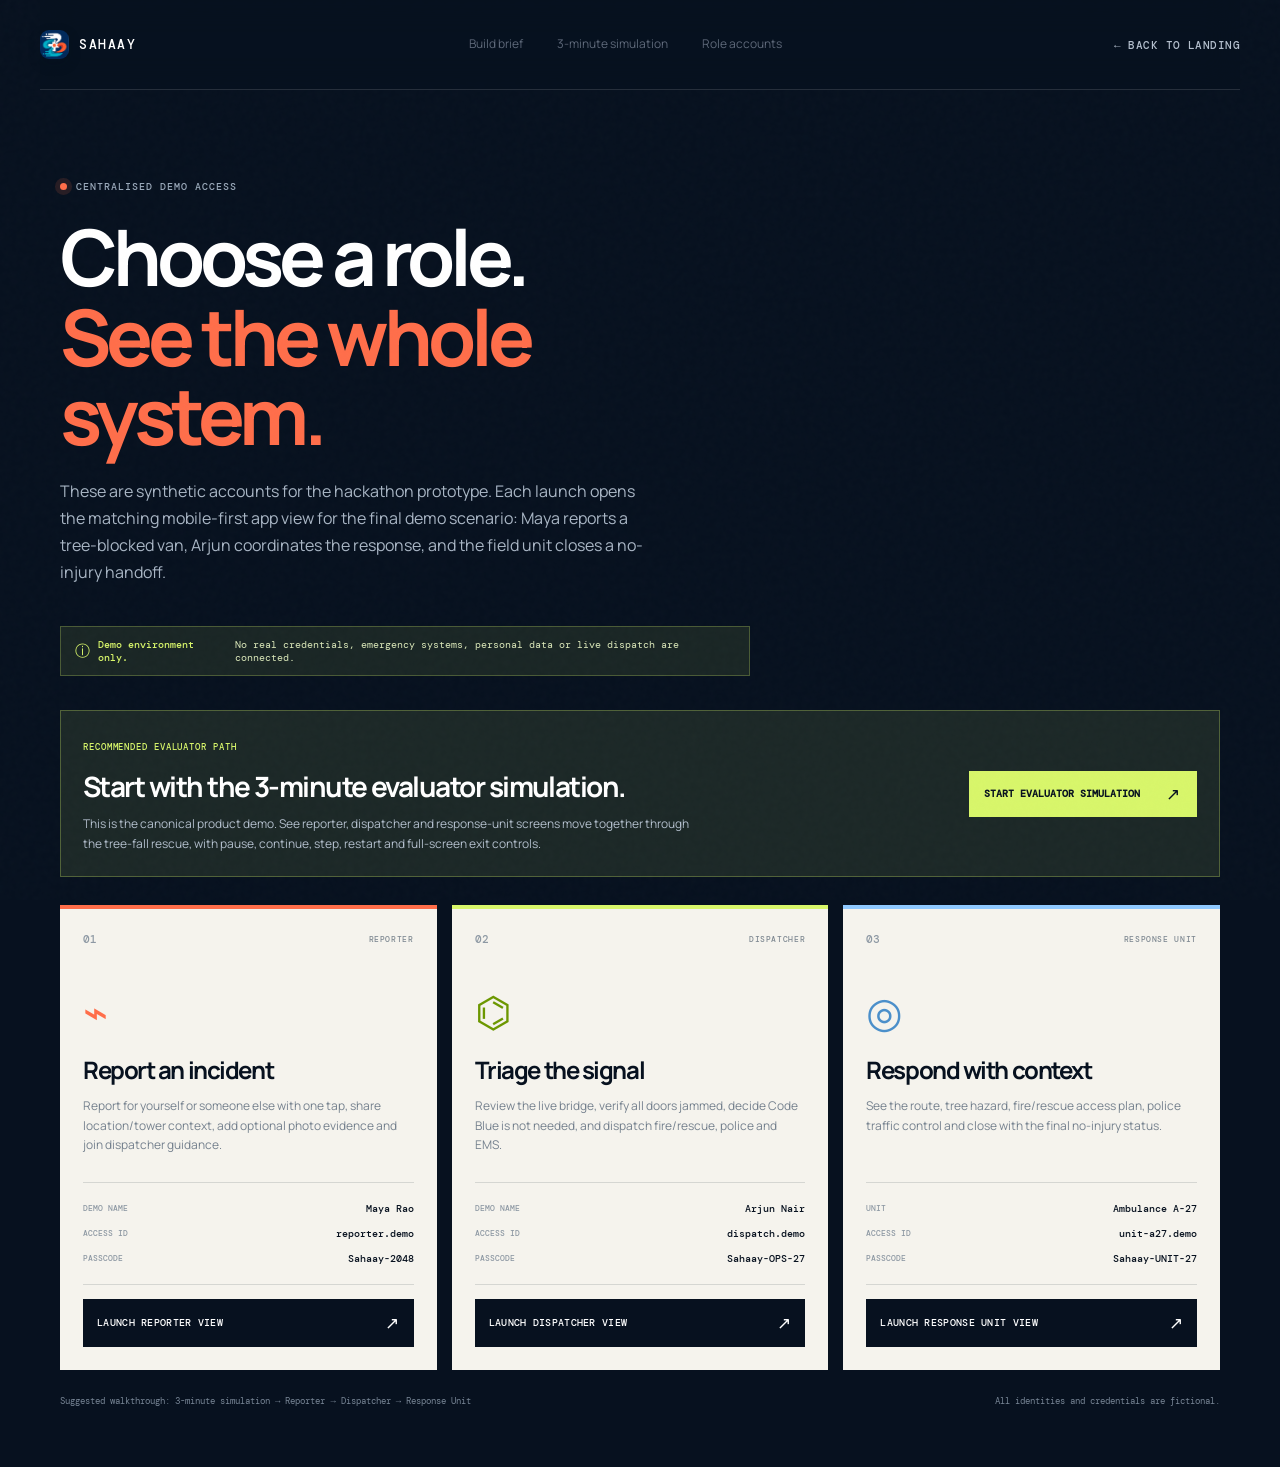
==== demo-login.html @ c4c4ac71 "Build Sahaay emergency response prototype" ====
<!doctype html>
<html lang="en">
  <head>
    <meta charset="UTF-8" />
    <meta name="viewport" content="width=device-width, initial-scale=1.0" />
    <meta name="theme-color" content="#07111f" />
    <meta name="description" content="Sahaay centralised demo access with synthetic accounts for reporter, dispatcher and response unit views." />
    <title>Sahaay — Centralised demo access</title>
    <link rel="icon" href="assets/sahaay-mark-logo.png" type="image/png" />
    <link rel="apple-touch-icon" href="assets/sahaay-mark-logo.png" />
    <link rel="preconnect" href="https://fonts.googleapis.com" />
    <link rel="preconnect" href="https://fonts.gstatic.com" crossorigin />
    <link href="https://fonts.googleapis.com/css2?family=DM+Mono:wght@400;500&family=Manrope:wght@400;500;600;700;800&display=swap" rel="stylesheet" />
    <link rel="stylesheet" href="styles.css" />
    <link rel="stylesheet" href="demo-login.css" />
  </head>
  <body class="demo-access-page">
    <div class="noise" aria-hidden="true"></div>
    <header class="site-header demo-header">
      <a class="brand" href="index.html" aria-label="Sahaay home"><img class="brand-mark-img" src="assets/sahaay-mark-logo.png" alt="" /><span>SAHAAY</span></a>
      <nav class="nav-links" id="demoAccessNav" aria-label="Demo navigation">
        <a href="index.html#build">Build brief</a>
        <a href="simulation.html">3-minute simulation</a>
        <a href="demo-login.html">Role accounts</a>
      </nav>
      <button class="menu-toggle" type="button" aria-label="Open menu" aria-expanded="false" aria-controls="demoAccessNav"><span></span><span></span><span></span></button>
      <a class="text-link" href="index.html">← Back to landing</a>
    </header>
    <main class="demo-access shell">
      <div class="demo-access-intro">
        <p class="eyebrow"><span class="pulse-dot"></span> Centralised demo access</p>
        <h1>Choose a role.<br /><em>See the whole system.</em></h1>
        <p>These are synthetic accounts for the hackathon prototype. Each launch opens the matching mobile-first app view for the final demo scenario: Maya reports a tree-blocked van, Arjun coordinates the response, and the field unit closes a no-injury handoff.</p>
        <div class="demo-notice"><span>ⓘ</span><strong>Demo environment only.</strong> No real credentials, emergency systems, personal data or live dispatch are connected.</div>
      </div>
      <section class="simulation-entry" aria-label="Guided evaluator simulation">
        <div>
          <span>Recommended evaluator path</span>
          <h2>Start with the 3-minute evaluator simulation.</h2>
          <p>This is the canonical product demo. See reporter, dispatcher and response-unit screens move together through the tree-fall rescue, with pause, continue, step, restart and full-screen exit controls.</p>
        </div>
        <a class="simulation-launch" href="simulation.html">Start evaluator simulation <span>↗</span></a>
      </section>
      <section class="role-grid" aria-label="Synthetic demo accounts">
        <article class="role-card reporter-card">
          <div class="role-card-top"><span class="role-index">01</span><span class="role-badge">REPORTER</span></div>
          <div class="role-icon">⌁</div><h2>Report an incident</h2><p>Report for yourself or someone else with one tap, share location/tower context, add optional photo evidence and join dispatcher guidance.</p>
          <div class="mock-login"><div><span>DEMO NAME</span><strong>Maya Rao</strong></div><div><span>ACCESS ID</span><strong>reporter.demo</strong></div><div><span>PASSCODE</span><strong>Sahaay-2048</strong></div></div>
          <button class="role-launch" data-role="reporter" type="button">Launch reporter view <span>↗</span></button>
        </article>
        <article class="role-card dispatcher-card">
          <div class="role-card-top"><span class="role-index">02</span><span class="role-badge">DISPATCHER</span></div>
          <div class="role-icon">⌬</div><h2>Triage the signal</h2><p>Review the live bridge, verify all doors jammed, decide Code Blue is not needed, and dispatch fire/rescue, police and EMS.</p>
          <div class="mock-login"><div><span>DEMO NAME</span><strong>Arjun Nair</strong></div><div><span>ACCESS ID</span><strong>dispatch.demo</strong></div><div><span>PASSCODE</span><strong>Sahaay-OPS-27</strong></div></div>
          <button class="role-launch" data-role="dispatcher" type="button">Launch dispatcher view <span>↗</span></button>
        </article>
        <article class="role-card unit-card">
          <div class="role-card-top"><span class="role-index">03</span><span class="role-badge">RESPONSE UNIT</span></div>
          <div class="role-icon">◎</div><h2>Respond with context</h2><p>See the route, tree hazard, fire/rescue access plan, police traffic control and close with the final no-injury status.</p>
          <div class="mock-login"><div><span>UNIT</span><strong>Ambulance A-27</strong></div><div><span>ACCESS ID</span><strong>unit-a27.demo</strong></div><div><span>PASSCODE</span><strong>Sahaay-UNIT-27</strong></div></div>
          <button class="role-launch" data-role="unit" type="button">Launch response unit view <span>↗</span></button>
        </article>
      </section>
      <div class="demo-access-footer"><span>Suggested walkthrough: 3-minute simulation → Reporter → Dispatcher → Response Unit</span><span>All identities and credentials are fictional.</span></div>
    </main>
    <script src="menu.js"></script>
    <script src="demo-login.js"></script>
  </body>
</html>
---- styles.css ----
:root{--ink:#07111f;--muted:#657084;--cream:#f4f0e8;--paper:#fcfbf7;--lime:#d8f66a;--orange:#ff6e4a;--line:rgba(7,17,31,.13);--mono:'DM Mono',monospace;--sans:'Manrope',sans-serif}*{box-sizing:border-box}html{scroll-behavior:smooth}body{margin:0;background:var(--paper);color:var(--ink);font-family:var(--sans);font-size:15px;line-height:1.55}.noise{position:fixed;inset:0;pointer-events:none;opacity:.035;z-index:20;background-image:url("data:image/svg+xml,%3Csvg viewBox='0 0 180 180' xmlns='http://www.w3.org/2000/svg'%3E%3Cfilter id='n'%3E%3CfeTurbulence type='fractalNoise' baseFrequency='.8' numOctaves='4' stitchTiles='stitch'/%3E%3C/filter%3E%3Crect width='100%25' height='100%25' filter='url(%23n)' opacity='.55'/%3E%3C/svg%3E")}.shell{width:min(1160px,calc(100% - 80px));margin:0 auto}.site-header{width:min(1280px,calc(100% - 80px));height:90px;margin:auto;display:flex;align-items:center;justify-content:space-between;border-bottom:1px solid var(--line)}.brand,.nav-links a,.header-cta,.text-link{color:inherit;text-decoration:none}.brand{display:flex;align-items:center;gap:10px;font:500 13px var(--mono);letter-spacing:.12em}.brand-mark{display:grid;place-items:center;width:25px;height:25px;border-radius:50%;background:var(--orange);color:white;font:700 18px var(--sans);line-height:1}.nav-links{display:flex;gap:34px;color:#5e697a;font-size:12px}.nav-links a:hover,.text-link:hover,.site-footer a:hover{color:var(--orange)}.header-cta{font:500 11px var(--mono);text-transform:uppercase;letter-spacing:.06em}.header-cta span{font-size:16px;margin-left:9px}.hero{min-height:665px;display:grid;grid-template-columns:1fr .95fr;align-items:center;gap:80px;padding:70px 0}.eyebrow,.section-kicker,.feature-number,.console-toolbar small,.map-toolbar,.console-nav,.console-footer,.trust-row,.card-bottom,.location-row small{font:500 10px var(--mono);letter-spacing:.1em;text-transform:uppercase}.eyebrow{display:flex;align-items:center;gap:9px;color:#728094}.pulse-dot,.online-dot{width:7px;height:7px;display:inline-block;border-radius:50%;background:var(--orange);box-shadow:0 0 0 5px rgba(255,110,74,.13)}h1,h2,h3,p{margin-top:0}h1{font-size:clamp(48px,6vw,78px);line-height:1.02;letter-spacing:-.065em;max-width:660px;margin:24px 0 27px;font-weight:700}h1 em,h2 em{font-style:normal;color:var(--orange)}.hero-lede{max-width:450px;color:#697487;font-size:17px;line-height:1.7}.hero-actions{display:flex;align-items:center;gap:25px;margin-top:36px}.button{display:inline-flex;align-items:center;gap:30px;border:0;text-decoration:none;font:600 11px var(--mono);letter-spacing:.05em;text-transform:uppercase;padding:15px 17px;cursor:pointer;transition:transform .2s,box-shadow .2s}.button:hover{transform:translateY(-2px);box-shadow:0 9px 20px rgba(7,17,31,.12)}.button-primary{background:var(--ink);color:white}.button-primary span{font-size:18px;line-height:.6}.button-dark{background:var(--orange);color:white}.text-link{font:500 11px var(--mono);text-transform:uppercase;letter-spacing:.04em}.text-link span{font-size:16px;margin-left:7px}.trust-row{display:flex;align-items:center;gap:12px;margin-top:82px;color:#9299a4;font-size:9px;letter-spacing:.04em}.trust-line{width:22px;height:1px;background:#c6cad0}.hero-visual{height:445px;position:relative;background:var(--ink);overflow:hidden}.hero-visual:before{content:'';position:absolute;inset:0;background:linear-gradient(135deg,rgba(216,246,106,.08),transparent 55%)}.orb{position:absolute;border-radius:50%;filter:blur(3px)}.orb-one{width:300px;height:300px;background:rgba(216,246,106,.13);top:-145px;right:-85px}.orb-two{width:220px;height:220px;background:rgba(255,110,74,.15);bottom:-160px;left:-65px}.hero-card{position:absolute;top:82px;left:13%;width:74%;background:#fcfbf7;padding:21px 22px;box-shadow:0 25px 60px rgba(0,0,0,.28)}.card-top,.signal-title,.location-row,.card-bottom,.panel-heading,.unit-status,.map-toolbar,.console-toolbar{display:flex;align-items:center;justify-content:space-between}.status-pill{display:inline-flex;align-items:center;gap:7px;color:#32765b;font:500 9px var(--mono);letter-spacing:.05em}.status-pill i{width:6px;height:6px;border-radius:50%;background:#55bb80}.status-pill.muted{color:#8b94a1}.status-pill.muted i{background:#aab2bd}.mono{font:10px var(--mono);color:#8b95a2}.signal-title{justify-content:flex-start;gap:13px;margin:28px 0 22px}.signal-icon{display:grid;place-items:center;width:39px;height:39px;border-radius:50%;background:var(--orange);color:#fff;font-size:25px}.signal-title strong{display:block;font-size:16px;letter-spacing:-.03em}.signal-title small{display:block;color:#8a929d;font-size:10px;margin-top:3px}.location-row{justify-content:flex-start;gap:11px;border-top:1px solid var(--line);padding-top:17px}.pin{font-size:20px;color:var(--orange)}.location-row small{display:block;color:#9ba3ac;font-size:8px;letter-spacing:.06em}.location-row strong{font:500 11px var(--mono)}.mini-map,.large-map{position:relative;overflow:hidden;background-color:#dce2d6;background-image:linear-gradient(120deg,transparent 42%,rgba(75,110,101,.25) 43%,rgba(75,110,101,.25) 44%,transparent 45%),linear-gradient(30deg,transparent 48%,rgba(75,110,101,.2) 49%,rgba(75,110,101,.2) 50%,transparent 51%)}.mini-map{height:104px;margin-top:19px}.map-road{position:absolute;height:5px;background:rgba(255,255,255,.75);transform:rotate(32deg);width:150%}.road-a{top:40%;left:-15%}.road-b{top:60%;left:-6%;transform:rotate(-43deg);height:4px}.map-pin,.large-pin{position:absolute;display:grid;place-items:center;border-radius:50% 50% 50% 0;transform:rotate(-45deg);background:var(--orange);color:white;font-weight:700}.map-pin{width:22px;height:22px;left:48%;top:40%;font-size:15px}.map-label{position:absolute;bottom:8px;left:10px;font:500 8px var(--mono);background:rgba(252,251,247,.85);padding:4px 6px}.card-bottom{border-top:1px solid var(--line);padding-top:13px;margin-top:15px;color:#8b94a0;font-size:8px;letter-spacing:.03em}.float-tag{position:absolute;background:var(--lime);font:500 9px var(--mono);padding:10px 13px;box-shadow:0 10px 24px rgba(0,0,0,.18)}.tag-icon{font-size:16px;margin-right:8px}.tag-top{top:32px;right:20px}.tag-bottom{bottom:35px;left:30px;background:#f5f1e8}.green{color:#37865d}.marquee-strip{overflow:hidden;background:var(--orange);color:#fff;padding:16px 0}.marquee-inner{display:flex;align-items:center;justify-content:space-around;min-width:900px;font:500 10px var(--mono);letter-spacing:.18em}.marquee-inner b{font-size:14px;font-weight:400}.section{padding:115px 0}.section-kicker{display:flex;align-items:center;gap:13px;color:#8b95a2}.kicker-line{width:34px;height:1px;background:#c7ccd0}.split-heading{display:grid;grid-template-columns:1.1fr .75fr;gap:130px;align-items:end;margin-top:29px}.split-heading h2,.demo-heading h2{font-size:clamp(34px,4vw,55px);line-height:1.07;letter-spacing:-.065em;margin-bottom:0}.split-heading p,.demo-heading p{color:#778294;line-height:1.7;margin-bottom:4px}.stat-grid{display:grid;grid-template-columns:repeat(3,1fr);gap:25px;border-top:1px solid var(--line);margin-top:85px}.stat-grid article{padding:22px 14px 0 0;border-right:1px solid var(--line);min-height:170px}.stat-grid article:last-child{border-right:0}.stat-grid strong{font:500 11px var(--mono);color:var(--orange)}.stat-grid h3{font-size:18px;letter-spacing:-.03em;margin:23px 0 8px}.stat-grid p{color:#778294;max-width:270px;font-size:13px}.feature-section{background:var(--cream)}.feature-grid{display:grid;grid-template-columns:repeat(3,1fr);gap:17px;margin-top:70px}.feature-card{position:relative;min-height:315px;padding:23px;display:flex;flex-direction:column}.feature-dark{background:var(--ink);color:#fff}.feature-lime{background:var(--lime)}.feature-cream{background:#fff}.feature-number{font-size:9px;opacity:.65}.feature-icon{font-size:42px;margin-top:47px;line-height:1}.feature-card h3{font-size:23px;letter-spacing:-.05em;margin:20px 0 8px}.feature-card p{font-size:12px;max-width:250px;line-height:1.65;opacity:.72}.feature-arrow{position:absolute;right:24px;bottom:22px;font-size:22px}.demo-section{background:var(--paper)}.demo-heading{display:flex;align-items:end;justify-content:space-between;margin-top:29px}.demo-heading>div{max-width:650px}.demo-heading p{margin-top:18px}.simulate-btn{margin-bottom:4px}.demo-console{display:grid;grid-template-columns:190px 1fr;min-height:555px;background:#f0eee9;border:1px solid #dce0dc;margin-top:65px;box-shadow:0 20px 45px rgba(7,17,31,.06)}.console-sidebar{background:var(--ink);color:white;padding:22px 13px;display:flex;flex-direction:column}.console-brand{font:500 10px var(--mono);letter-spacing:.1em;padding:0 8px 35px}.console-brand .brand-mark{display:inline-grid;margin-right:7px;width:19px;height:19px;font-size:14px}.console-nav{display:flex;align-items:center;gap:10px;color:#8c98a8;padding:13px 8px;font-size:9px;letter-spacing:.02em;text-transform:none}.console-nav span{font-size:16px;color:#c1cad6}.console-nav.active{color:#fff;background:rgba(255,255,255,.1)}.console-nav b{margin-left:auto;background:var(--orange);font-size:9px;padding:2px 5px}.console-footer{margin-top:auto;color:#97a5b5;font-size:8px;line-height:1.8;letter-spacing:.03em;text-transform:none}.console-footer small{font:8px var(--mono);color:#617080}.online-dot{background:#82d96a;box-shadow:none;margin-right:6px}.console-main{padding:28px 32px;overflow:hidden}.console-toolbar{align-items:start;border-bottom:1px solid #d8dcd9;padding-bottom:20px}.console-toolbar small{color:#8d98a4;font-size:8px}.console-toolbar h3{font-size:23px;letter-spacing:-.05em;margin:9px 0 0}.toolbar-time{font-size:11px}.console-grid{display:grid;grid-template-columns:1fr 1.1fr;gap:18px;margin-top:20px}.incident-panel,.map-panel{background:#fbfaf7;border:1px solid #dedfdc;padding:18px}.panel-heading{font:500 9px var(--mono);color:#8a95a0}.big-signal{font-size:28px;font-weight:700;letter-spacing:-.06em;margin:36px 0 7px}.panel-copy{font-size:12px;color:#7e8894;min-height:39px}.sensor-list{border-top:1px solid #e1e1dd;border-bottom:1px solid #e1e1dd;margin-top:21px;padding:7px 0}.sensor-list div{display:flex;align-items:center;gap:8px;padding:6px 0;font:9px var(--mono);color:#7f8994}.sensor-list b{margin-left:auto;font-weight:500;color:var(--ink)}.sensor-dot{width:5px;height:5px;border-radius:50%;background:#b9c1c8}.sensor-dot.live{background:#65bd7d}.confidence{margin-top:17px;display:grid;grid-template-columns:1fr auto;gap:7px;font:9px var(--mono);color:#7f8994}.confidence strong{color:#2f7c57}.confidence-bar{height:4px;background:#e0e3dc;grid-column:1/-1}.confidence-bar i{display:block;height:100%;width:0;background:#63bd7a;transition:width .7s}.map-toolbar{font-size:8px;color:#8a95a0;margin-bottom:11px}.map-live{color:#32765b}.map-live i{display:inline-block;width:5px;height:5px;background:#5bc083;border-radius:50%;margin-right:4px}.large-map{height:250px}.map-grid-lines{position:absolute;inset:0;background-image:linear-gradient(rgba(255,255,255,.38) 1px,transparent 1px),linear-gradient(90deg,rgba(255,255,255,.38) 1px,transparent 1px);background-size:40px 40px}.map-route{position:absolute;height:4px;background:#fff;opacity:.75;transform-origin:left}.route-one{width:88%;top:65%;left:8%;transform:rotate(-25deg)}.route-two{width:65%;top:30%;left:39%;transform:rotate(65deg)}.large-pin{width:29px;height:29px;left:48%;top:48%;font-size:17px;z-index:2}.unit-marker{position:absolute;background:var(--ink);color:white;font:8px var(--mono);padding:5px;border-radius:50%;z-index:2}.unit-one{top:22%;left:19%}.unit-two{bottom:19%;right:18%}.map-caption{position:absolute;bottom:10px;left:10px;background:rgba(252,251,247,.9);padding:5px 7px;font:8px var(--mono)}.unit-status{padding-top:15px;color:#7c8791;font:9px var(--mono)}.unit-status b{color:#337758;font-weight:500}.unit-dot{display:inline-block;width:6px;height:6px;border-radius:50%;background:var(--orange);margin-right:5px}.timeline{border-top:1px solid #d8dcd9;margin-top:20px;padding-top:15px}.timeline-item{display:flex;align-items:center;gap:12px;font-size:11px}.timeline-dot{width:8px;height:8px;border-radius:50%;background:#b8c0c8;flex:none}.timeline-item strong{display:block}.timeline-item small{display:block;color:#8b95a0;font-size:10px}.timeline-item time{margin-left:auto;color:#9da5ad;font:9px var(--mono)}.timeline-item.live .timeline-dot{background:var(--orange);box-shadow:0 0 0 5px rgba(255,110,74,.12)}.closing{padding:130px 0 135px;text-align:center}.closing-mark{display:grid;place-items:center;margin:0 auto 27px;width:44px;height:44px;border-radius:50%;background:var(--orange);color:white;font-size:28px}.closing .eyebrow{justify-content:center}.closing h2{max-width:680px;margin:25px auto 32px;font-size:clamp(34px,4.5vw,60px);line-height:1.04;letter-spacing:-.07em}.site-footer{border-top:1px solid var(--line);padding:22px 0 28px;display:flex;justify-content:space-between;color:#89929d;font:9px var(--mono)}.site-footer a{color:inherit;text-decoration:none}@media(max-width:850px){.shell,.site-header{width:calc(100% - 40px)}.site-header{height:75px}.nav-links{display:none}.hero{grid-template-columns:1fr;gap:30px;padding:65px 0}.hero-visual{height:395px}.trust-row{margin-top:50px;flex-wrap:wrap}.split-heading{grid-template-columns:1fr;gap:24px}.section{padding:85px 0}.stat-grid{margin-top:55px}.feature-grid{grid-template-columns:1fr}.feature-card{min-height:250px}.feature-icon{margin-top:27px}.demo-heading{display:block}.simulate-btn{margin-top:25px}.demo-console{grid-template-columns:1fr}.console-sidebar{display:none}.console-main{padding:20px}.console-grid{grid-template-columns:1fr}.large-map{height:210px}.site-footer{display:grid;gap:10px}}@media(max-width:510px){h1{font-size:47px}.hero-lede{font-size:15px}.hero-actions{align-items:flex-start;flex-direction:column;gap:20px}.hero-visual{height:360px}.hero-card{top:67px;left:6%;width:88%;padding:16px}.tag-top{right:10px;top:20px;font-size:8px}.tag-bottom{bottom:15px;left:10px}.mini-map{height:80px}.location-row strong{font-size:9px}.card-bottom{font-size:7px}.marquee-inner{justify-content:flex-start;gap:27px}.split-heading h2,.demo-heading h2{font-size:38px}.stat-grid{grid-template-columns:1fr;gap:0}.stat-grid article{border-right:0;border-bottom:1px solid var(--line);min-height:auto;padding:21px 0}.stat-grid article:last-child{border-bottom:0}.console-toolbar h3{font-size:19px}.big-signal{font-size:25px}.site-footer{font-size:8px}}
:root{--responder-bg:#e8edf0}
.responder-section{background:var(--responder-bg)}
.responder-flow{display:grid;grid-template-columns:1fr auto 1fr auto 1fr auto 1fr;align-items:stretch;gap:17px;margin-top:72px}
.responder-flow article{background:rgba(255,255,255,.58);border-top:2px solid var(--ink);padding:20px 18px 19px}
.flow-step{font:500 10px var(--mono);color:var(--orange)}
.responder-flow h3{font-size:19px;letter-spacing:-.04em;margin:25px 0 7px}
.responder-flow p{font-size:11px;color:#687484;line-height:1.65;margin:0}
.flow-arrow{display:grid;place-items:center;color:var(--orange);font-size:25px}
.scope-section{display:grid;grid-template-columns:.85fr 1.15fr;gap:100px;padding:100px 0;border-top:1px solid var(--line)}
.scope-section h2{font-size:clamp(30px,3.5vw,47px);line-height:1.05;letter-spacing:-.06em;margin:18px 0 0}
.scope-grid{display:grid;grid-template-columns:1fr 1fr;gap:30px}
.scope-grid>div{border-top:2px solid var(--ink);padding-top:13px}
.scope-grid p{font-size:12px;color:#778294;line-height:1.7;margin:14px 0 0}
.scope-label{font:500 9px var(--mono);letter-spacing:.08em}.scope-label.works{color:#32765b}.scope-label.mocked{color:var(--orange)}
@media(max-width:850px){.responder-flow{grid-template-columns:1fr 1fr;gap:14px}.flow-arrow{display:none}.scope-section{grid-template-columns:1fr;gap:45px;padding:80px 0}.scope-grid{gap:18px}}
@media(max-width:510px){.responder-flow{grid-template-columns:1fr}.scope-grid{grid-template-columns:1fr}.responder-flow h3{margin-top:18px}}
.map-image{background:#0b1727}.map-image img{display:block;width:100%;height:100%;object-fit:cover}.map-image .map-caption{z-index:2}
.build-brief{padding:88px 0 96px}.build-brief-heading{display:grid;grid-template-columns:1.1fr .7fr;gap:120px;align-items:end;margin-top:25px}.build-brief-heading h2{font-size:clamp(34px,4vw,54px);line-height:1.06;letter-spacing:-.065em;margin:0}.build-brief-heading p{color:#778294;line-height:1.7;margin:0}.build-brief-grid{display:grid;grid-template-columns:repeat(3,1fr);gap:15px;margin-top:58px}.build-brief-grid article{min-height:225px;padding:20px 18px;border-top:2px solid var(--ink);background:#f3f1ea}.build-brief-grid article:nth-child(2){background:#eef7d1}.build-brief-grid article:nth-child(3){background:#e7edf0}.brief-label{font:500 9px var(--mono);letter-spacing:.1em}.problem-label{color:var(--orange)}.build-label{color:#638800}.better-label{color:#4b87b3}.build-brief-grid h3{font-size:19px;line-height:1.15;letter-spacing:-.045em;margin:27px 0 9px}.build-brief-grid p{font-size:12px;color:#6f7c8b;line-height:1.65;margin:0}.journey-line{display:flex;justify-content:center;align-items:center;gap:20px;margin-top:55px;padding:14px 0;border-top:1px solid var(--line);border-bottom:1px solid var(--line);font:500 10px var(--mono);color:#5e6d7c;text-transform:uppercase;letter-spacing:.05em}.journey-line b{color:var(--orange);font-size:17px;font-weight:400}@media(max-width:850px){.build-brief{padding:75px 0 80px}.build-brief-heading{grid-template-columns:1fr;gap:20px}.build-brief-grid{grid-template-columns:1fr}.build-brief-grid article{min-height:auto}.journey-line{flex-wrap:wrap;gap:12px 14px}}@media(max-width:510px){.journey-line{justify-content:flex-start;font-size:8px}.journey-line b{font-size:14px}}
.hero-visual-image{background:var(--ink);isolation:isolate;box-shadow:0 24px 60px rgba(7,17,31,.2)}.hero-visual-image:before{z-index:-1}.hero-visual-image img{display:block;width:100%;height:100%;object-fit:cover;object-position:76% center}.mockup-caption{position:absolute;right:12px;bottom:11px;background:rgba(7,17,31,.82);color:#dce4ec;padding:6px 8px;font:8px var(--mono);letter-spacing:.02em}@media(max-width:850px){.hero-visual-image img{object-position:72% center}}@media(max-width:510px){.hero-visual-image{height:360px}.hero-visual-image img{object-position:73% center}.mockup-caption{font-size:7px;right:8px;bottom:8px}}
.reporter-mode{border-top:1px solid #e1e1dd;margin-top:18px;padding-top:13px}.mode-label{display:block;font:500 8px var(--mono);color:#8a95a0;letter-spacing:.08em}.mode-buttons{display:flex;gap:6px;margin-top:8px}.mode-button{border:1px solid #d9dedb;background:transparent;color:#7b8791;padding:7px 8px;font:500 9px var(--mono);cursor:pointer}.mode-button.active{border-color:var(--ink);background:var(--ink);color:#fff}.reporter-mode small{display:block;color:#a0a8b0;font-size:9px;margin-top:7px}.evidence-tools{border-bottom:1px solid #e1e1dd;padding:10px 0;display:grid;grid-template-columns:1fr 1fr;gap:8px}.evidence-tool{display:grid;grid-template-columns:22px 1fr auto;align-items:center;gap:5px}.evidence-icon{display:grid;place-items:center;width:20px;height:20px;background:#f2c8bd;color:#b94e38;font-size:13px}.evidence-icon.audio{background:#dcefc4;color:#47845b}.evidence-tool strong{display:block;font-size:9px;font-weight:600}.evidence-tool small{display:block;color:#9aa2aa;font:8px var(--mono);line-height:1.3}.evidence-button{border:1px solid #d2d8d5;background:#fff;padding:5px 6px;color:var(--ink);font:500 8px var(--mono);cursor:pointer}.evidence-button:disabled{color:#aab2ba;background:#f1f2ef;cursor:not-allowed}
@media(max-width:510px){.mode-buttons{display:grid;grid-template-columns:1fr 1fr}.evidence-tools{grid-template-columns:1fr}.evidence-tool{grid-template-columns:22px 1fr auto}}
:root{--hybrid-blue:#4b87b3}
.hybrid-positioning{max-width:490px;margin:18px 0 0;color:#7d8997;font-size:11px;line-height:1.65;border-left:2px solid var(--orange);padding-left:12px}.hybrid-positioning strong{color:var(--ink);font-weight:700}
.report-launch{display:grid;grid-template-columns:1.1fr 1fr auto;align-items:center;gap:25px;margin-top:35px;padding:20px 22px;background:#eef3df;border:1px solid #dce7c0}.launch-kicker{font:500 9px var(--mono);letter-spacing:.1em;color:#6d8e18}.report-launch h3{font-size:20px;letter-spacing:-.04em;margin:8px 0 4px}.report-launch p{font-size:11px;line-height:1.55;color:#697487;margin:0;max-width:380px}.launch-options{display:grid;grid-template-columns:1fr 1fr;gap:8px}.launch-option{min-height:72px;text-align:left;border:1px solid #d3ddba;background:rgba(255,255,255,.55);padding:11px;cursor:pointer;color:var(--ink)}.launch-option.active{border-color:var(--ink);background:#fff;box-shadow:inset 3px 0 var(--orange)}.launch-option strong,.launch-option span{display:block}.launch-option strong{font-size:11px}.launch-option span{font-size:9px;color:#7b8791;margin-top:5px;line-height:1.35}.launch-disclaimer{grid-column:1/-1;font:8px var(--mono);color:#8a96a0}.report-launch .button{white-space:nowrap}@media(max-width:980px){.report-launch{grid-template-columns:1fr 1fr}.report-launch>div:first-child{grid-column:1/-1}.report-launch .button{justify-self:start}}@media(max-width:600px){.report-launch{grid-template-columns:1fr}.launch-options{grid-template-columns:1fr 1fr}.report-launch .button{width:100%;justify-content:space-between}.launch-disclaimer{grid-column:auto}}
.report-launch.is-ready{border-color:var(--orange);box-shadow:0 12px 28px rgba(255,110,74,.12)}.report-launch.is-complete{background:#e7f0d0}.report-launch.is-complete .launch-kicker:after{content:' · READY';color:#32765b}
.hybrid-note{display:flex;align-items:center;gap:17px;margin-top:42px;padding:17px 18px;background:#e8edf0;border:1px solid #d7dfe3}.hybrid-note-mark{display:grid;place-items:center;width:30px;height:30px;border-radius:50%;background:var(--ink);color:var(--lime);font-size:19px;flex:none}.hybrid-note strong{display:block;font:500 10px var(--mono);letter-spacing:.08em;text-transform:uppercase;color:var(--ink)}.hybrid-note p{margin:5px 0 0;color:#6e7c8a;font-size:11px;line-height:1.55}.hybrid-flow{margin-left:auto;white-space:nowrap;font:500 9px var(--mono);color:var(--hybrid-blue)}.hybrid-flow b{color:var(--orange);font-size:14px;margin:0 4px}@media(max-width:850px){.hybrid-note{align-items:flex-start;flex-wrap:wrap}.hybrid-flow{width:100%;margin-left:47px}}@media(max-width:510px){.hybrid-note{gap:11px}.hybrid-note p{font-size:10px}.hybrid-flow{margin-left:41px;white-space:normal;line-height:1.7}}
.demo-actions{display:flex;flex-wrap:wrap;gap:10px;justify-content:flex-end;margin-bottom:4px}.demo-actions .simulate-btn{margin-bottom:0}.closing-secondary{margin:18px 0 0}.closing-secondary .text-link{color:#778294}@media(max-width:850px){.demo-actions{justify-content:flex-start;margin-top:25px}.demo-actions .simulate-btn{margin-top:0}}@media(max-width:510px){.demo-actions{display:grid}.demo-actions .button{justify-content:space-between}}.feature-grid{grid-template-columns:repeat(auto-fit,minmax(240px,1fr))}@media(max-width:850px){.feature-grid{grid-template-columns:1fr}}
.hero-visual-image{background:radial-gradient(circle at 50% 15%,rgba(255,110,74,.18),transparent 28%),#06101d}.hero-visual-image img{object-fit:contain;object-position:center;padding:10px}.evaluator-path{display:grid;grid-template-columns:1fr minmax(300px,.95fr) auto;gap:24px;align-items:center;margin-top:-25px;margin-bottom:80px;padding:22px;border:1px solid rgba(255,110,74,.22);background:#07111f;color:#f8f4ea;box-shadow:0 22px 48px rgba(7,17,31,.12)}.path-kicker{font:600 9px var(--mono);letter-spacing:.11em;text-transform:uppercase;color:var(--lime)}.evaluator-path h2{max-width:600px;margin:9px 0 8px;font-size:clamp(26px,2.8vw,38px);line-height:1.05;letter-spacing:-.06em;color:#fff}.evaluator-path p{max-width:680px;margin:0;color:#aeb9c7;font-size:12px;line-height:1.65}.path-steps{display:grid;grid-template-columns:1fr 1fr;gap:9px;margin:0;padding:0;list-style:none}.path-steps li{display:grid;grid-template-columns:auto 1fr;gap:9px;align-items:start;min-height:62px;padding:12px;border:1px solid rgba(255,255,255,.1);background:rgba(255,255,255,.055)}.path-steps strong{color:var(--orange);font:700 10px var(--mono)}.path-steps span{color:#e7eef6;font-size:11px;line-height:1.4}.evaluator-path .button{white-space:nowrap;background:var(--lime);color:var(--ink)}.demo-action-note{width:100%;text-align:right;color:#8b95a0;font:500 9px var(--mono);text-transform:uppercase;letter-spacing:.05em}@media(max-width:1040px){.evaluator-path{grid-template-columns:1fr}.evaluator-path .button{justify-self:start}.demo-action-note{text-align:left}}@media(max-width:600px){.hero-visual-image img{padding:6px}.evaluator-path{margin-top:10px;margin-bottom:55px;padding:18px}.path-steps{grid-template-columns:1fr}.evaluator-path .button{width:100%;justify-content:space-between;white-space:normal}}
.mockup-badge{position:absolute;left:16px;top:16px;z-index:3;display:inline-flex;align-items:center;gap:8px;padding:8px 10px;background:rgba(216,246,106,.92);color:var(--ink);font:800 9px var(--mono);letter-spacing:.08em;text-transform:uppercase}.mockup-badge:before{content:'';width:7px;height:7px;border-radius:50%;background:var(--orange)}@media(max-width:510px){.mockup-badge{left:10px;top:10px;font-size:7px;padding:7px 8px}.mockup-caption{max-width:calc(100% - 20px)}}
.brand-logo{display:block;width:138px;max-width:36vw;height:auto;object-fit:contain}
.brand-full{letter-spacing:0}
.brand-mark-img{display:block;width:29px;height:29px;border-radius:9px;object-fit:cover;flex:none;box-shadow:0 5px 14px rgba(7,17,31,.16)}
.brand-mark-small{width:22px;height:22px;border-radius:7px;margin-right:7px}
.console-brand{display:flex;align-items:center}
@media(max-width:510px){.brand-logo{width:118px}.brand-mark-img{width:27px;height:27px;border-radius:8px}}
.safe-scale-section{padding:105px 0 115px;border-top:1px solid var(--line)}
.safe-scale-heading{display:grid;grid-template-columns:1.05fr .8fr;gap:90px;align-items:end;margin-top:28px}
.safe-scale-heading h2{font-size:clamp(34px,4vw,54px);line-height:1.06;letter-spacing:-.065em;margin:18px 0 0}
.safe-scale-heading>p{color:#778294;line-height:1.75;margin:0}
.safe-scale-grid{display:grid;grid-template-columns:repeat(4,1fr);gap:14px;margin-top:58px}
.safe-scale-grid article{min-height:285px;padding:20px 18px;background:#07111f;color:#fff;display:flex;flex-direction:column}
.safe-scale-grid article:nth-child(2){background:#eef7d1;color:var(--ink)}
.safe-scale-grid article:nth-child(3){background:#f3f1ea;color:var(--ink)}
.safe-scale-grid article:nth-child(4){background:#e7edf0;color:var(--ink)}
.safe-label{font:600 9px var(--mono);letter-spacing:.1em;color:var(--orange)}
.safe-scale-grid article:nth-child(2) .safe-label,.safe-scale-grid article:nth-child(3) .safe-label,.safe-scale-grid article:nth-child(4) .safe-label{color:#4e7f5b}
.safe-scale-grid h3{font-size:20px;line-height:1.12;letter-spacing:-.045em;margin:31px 0 11px}
.safe-scale-grid p{font-size:12px;line-height:1.68;color:inherit;opacity:.72;margin:0}
.process-strip{display:flex;align-items:center;justify-content:center;gap:18px;margin-top:38px;padding:15px;border:1px solid var(--line);font:600 9px var(--mono);letter-spacing:.06em;text-transform:uppercase;color:#5e6d7c;background:#fff}
.process-strip b{color:var(--orange);font-size:16px;font-weight:400}
@media(max-width:980px){.safe-scale-heading{grid-template-columns:1fr;gap:22px}.safe-scale-grid{grid-template-columns:1fr 1fr}.safe-scale-grid article{min-height:240px}.process-strip{flex-wrap:wrap;justify-content:flex-start}}
@media(max-width:560px){.safe-scale-section{padding:80px 0}.safe-scale-grid{grid-template-columns:1fr}.safe-scale-grid article{min-height:auto}.process-strip{align-items:flex-start;gap:10px 12px;font-size:8px}.process-strip b{font-size:13px}}
.site-header{position:sticky;top:0;z-index:40;background:rgba(252,251,247,.94);backdrop-filter:blur(16px);-webkit-backdrop-filter:blur(16px)}
.demo-access-page .site-header,.simulation-page .site-header{background:rgba(7,17,31,.94)}
.menu-toggle{display:none;align-items:center;justify-content:center;flex-direction:column;gap:5px;width:42px;height:42px;border:1px solid rgba(7,17,31,.16);border-radius:12px;background:#fff;color:var(--ink);cursor:pointer}
.menu-toggle span{display:block;width:18px;height:2px;border-radius:99px;background:currentColor;transition:transform .2s,opacity .2s}
.menu-toggle.is-open span:nth-child(1){transform:translateY(7px) rotate(45deg)}
.menu-toggle.is-open span:nth-child(2){opacity:0}
.menu-toggle.is-open span:nth-child(3){transform:translateY(-7px) rotate(-45deg)}
.demo-access-page .menu-toggle,.simulation-page .menu-toggle{border-color:rgba(255,255,255,.18);background:rgba(255,255,255,.08);color:#fff}
@media(max-width:850px){.site-header{min-height:74px;height:auto;padding:12px 0;gap:12px}.site-header .header-cta,.demo-header>.text-link{display:none}.menu-toggle{display:flex;margin-left:auto}.nav-links{position:absolute;left:0;right:0;top:calc(100% - 1px);display:grid;gap:0;padding:10px;background:rgba(252,251,247,.98);border:1px solid var(--line);box-shadow:0 20px 45px rgba(7,17,31,.14);opacity:0;pointer-events:none;transform:translateY(-8px);visibility:hidden;transition:opacity .2s,transform .2s,visibility .2s}.nav-links.is-open{opacity:1;pointer-events:auto;transform:translateY(0);visibility:visible}.nav-links a{padding:13px 12px;border-bottom:1px solid var(--line);color:var(--ink);font-size:12px}.nav-links a:last-child{border-bottom:0}.demo-access-page .nav-links,.simulation-page .nav-links{background:rgba(7,17,31,.98);border-color:rgba(255,255,255,.14)}.demo-access-page .nav-links a,.simulation-page .nav-links a{color:#f8f4ea;border-bottom-color:rgba(255,255,255,.12)}}
@media(max-width:850px){.site-header .nav-links.is-open{display:grid!important;opacity:1!important;pointer-events:auto!important;transform:translateY(0)!important;visibility:visible!important}}
---- demo-login.css ----
.demo-access-page{background:var(--ink);color:#fff;min-height:100vh}.demo-access-page .site-header{border-color:rgba(255,255,255,.13)}.demo-access-page .text-link{color:#b3bfcd}.demo-access{padding:90px 0 60px}.demo-access-intro{max-width:690px}.demo-access-intro .eyebrow{color:#9aa9ba}.demo-access-intro h1{font-size:clamp(48px,6.5vw,78px);margin:24px 0 22px}.demo-access-intro>p:not(.eyebrow){color:#a9b6c5;font-size:16px;line-height:1.7;max-width:590px}.demo-notice{display:inline-flex;align-items:center;gap:8px;margin-top:24px;padding:11px 14px;background:rgba(216,246,106,.09);border:1px solid rgba(216,246,106,.25);color:#dce9ba;font:10px var(--mono)}.demo-notice span{color:var(--lime);font-size:15px}.demo-notice strong{color:var(--lime);font-weight:500}.role-grid{display:grid;grid-template-columns:repeat(3,1fr);gap:15px;margin-top:70px}.role-card{position:relative;display:flex;flex-direction:column;min-height:465px;padding:23px;background:#f5f3ed;color:var(--ink)}.reporter-card{border-top:4px solid var(--orange)}.dispatcher-card{border-top:4px solid var(--lime)}.unit-card{border-top:4px solid #8fc9ff}.role-card-top{display:flex;align-items:center;justify-content:space-between}.role-index{font:500 11px var(--mono);color:#8d98a3}.role-badge{font:500 8px var(--mono);letter-spacing:.08em;color:#7f8992}.role-icon{font-size:42px;margin-top:44px;line-height:1;color:var(--orange)}.dispatcher-card .role-icon{color:#6c9700}.unit-card .role-icon{color:#4b8fca}.role-card h2{font-size:24px;letter-spacing:-.06em;margin:19px 0 8px}.role-card>p{font-size:12px;color:#75818e;line-height:1.65;margin:0;min-height:62px}.mock-login{margin-top:24px;padding:13px 0;border-top:1px solid rgba(7,17,31,.13);border-bottom:1px solid rgba(7,17,31,.13)}.mock-login div{display:flex;justify-content:space-between;align-items:center;gap:10px;padding:6px 0}.mock-login span{font:500 8px var(--mono);color:#8d98a3}.mock-login strong{font:500 10px var(--mono);color:var(--ink);text-align:right}.role-launch{display:flex;align-items:center;justify-content:space-between;width:100%;margin-top:auto;padding:13px 14px;border:0;background:var(--ink);color:#fff;font:500 10px var(--mono);text-transform:uppercase;letter-spacing:.03em;cursor:pointer}.role-launch:hover{background:var(--orange)}.role-launch span{font-size:17px}.demo-access-footer{display:flex;justify-content:space-between;margin-top:25px;color:#788696;font:9px var(--mono)}@media(max-width:850px){.demo-access{padding-top:65px}.role-grid{grid-template-columns:1fr}.role-card{min-height:390px}.role-card>p{min-height:auto}.demo-access-footer{display:grid;gap:8px}}@media(max-width:510px){.demo-access-intro h1{font-size:47px}.demo-notice{align-items:flex-start;line-height:1.5}.mock-login strong{font-size:9px}}
.simulation-entry{display:flex;align-items:center;justify-content:space-between;gap:24px;margin-top:34px;padding:22px;background:rgba(216,246,106,.1);border:1px solid rgba(216,246,106,.28)}.simulation-entry span{font:500 9px var(--mono);letter-spacing:.1em;text-transform:uppercase;color:var(--lime)}.simulation-entry h2{margin:8px 0 6px;color:#fff;font-size:28px;letter-spacing:-.055em}.simulation-entry p{max-width:610px;margin:0;color:#b3bfcd;font-size:12px;line-height:1.65}.simulation-launch{display:inline-flex;align-items:center;gap:26px;min-height:46px;white-space:nowrap;background:var(--lime);color:var(--ink);padding:0 15px;text-decoration:none;font:700 10px var(--mono);text-transform:uppercase}.simulation-launch span{color:var(--ink);font-size:17px}@media(max-width:850px){.simulation-entry{align-items:flex-start;flex-direction:column}.simulation-launch{white-space:normal}}@media(max-width:510px){.simulation-launch{width:100%;justify-content:space-between}.simulation-entry h2{font-size:24px}}
.simulation-entry + .role-grid{margin-top:28px}
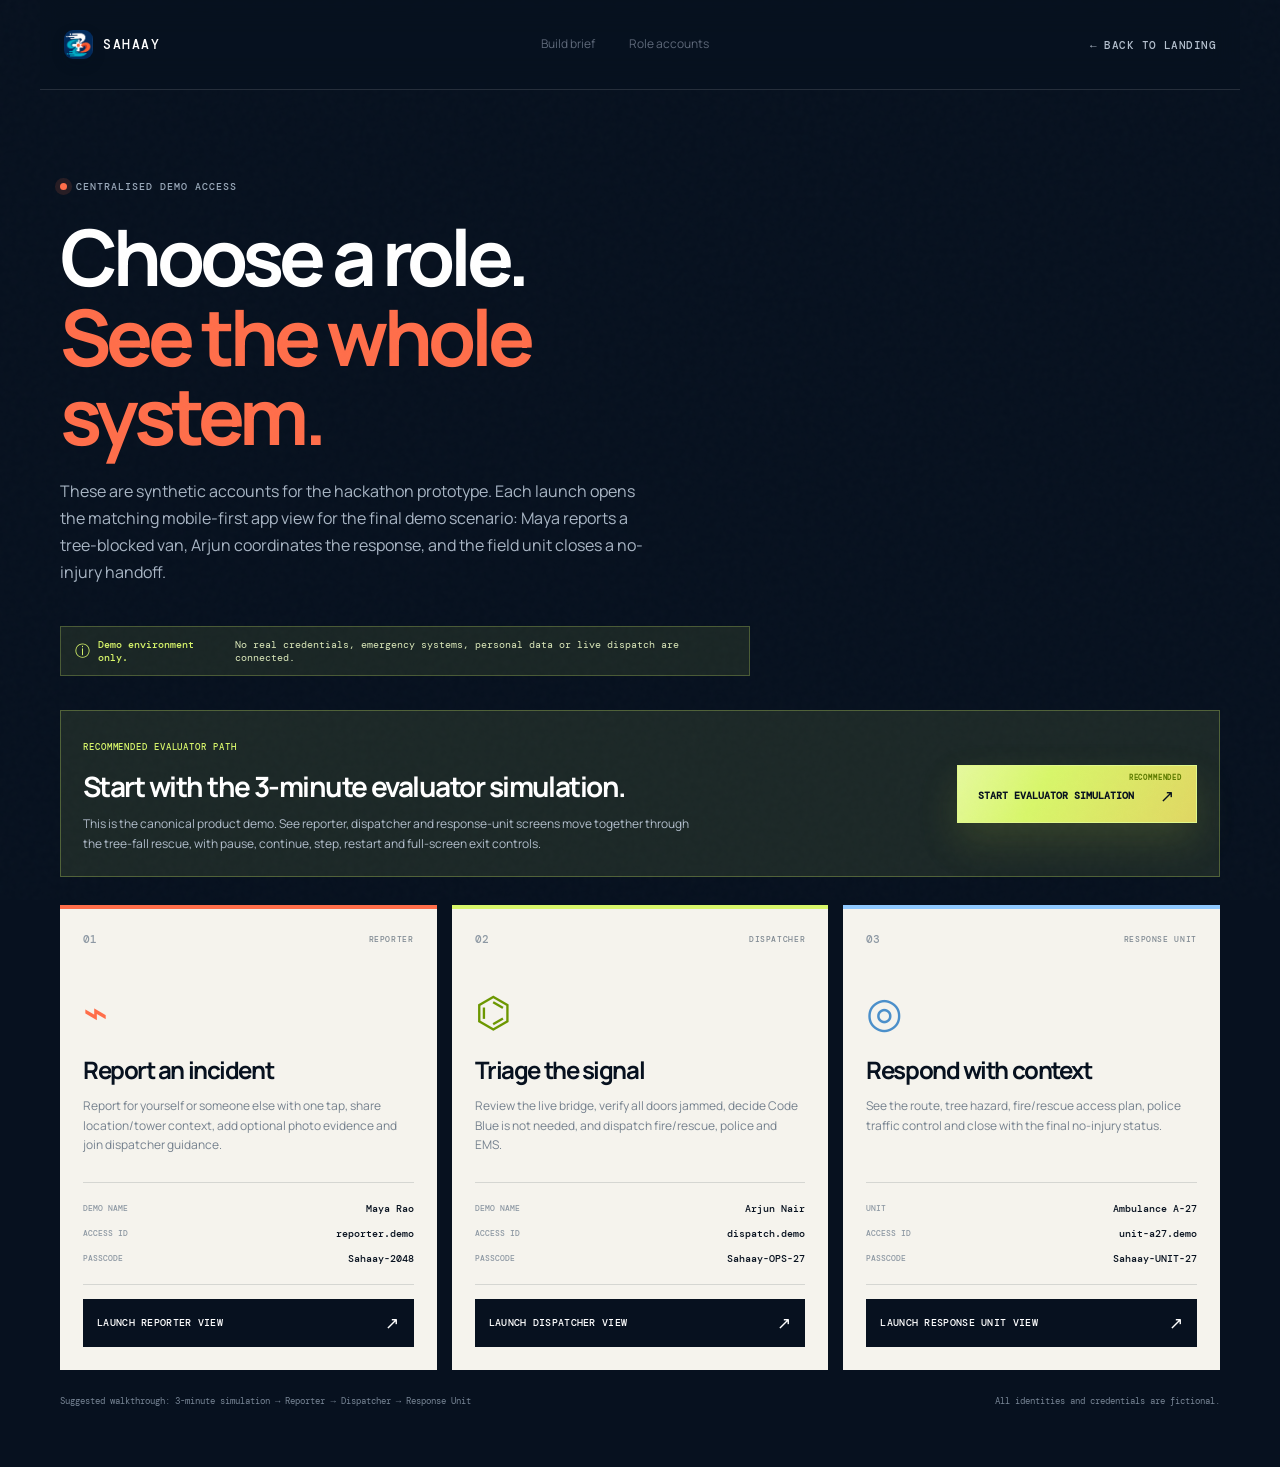
==== commit e76210a7: "Polish landing visuals and simulation flow" ====
--- a/demo-login.html
+++ b/demo-login.html
@@ -6,8 +6,8 @@
     <meta name="theme-color" content="#07111f" />
     <meta name="description" content="Sahaay centralised demo access with synthetic accounts for reporter, dispatcher and response unit views." />
     <title>Sahaay — Centralised demo access</title>
-    <link rel="icon" href="assets/sahaay-mark-logo.png" type="image/png" />
-    <link rel="apple-touch-icon" href="assets/sahaay-mark-logo.png" />
+    <link rel="icon" href="assets/sahaay-mark-logo-transparent.png" type="image/png" />
+    <link rel="apple-touch-icon" href="assets/sahaay-mark-logo-transparent.png" />
     <link rel="preconnect" href="https://fonts.googleapis.com" />
     <link rel="preconnect" href="https://fonts.gstatic.com" crossorigin />
     <link href="https://fonts.googleapis.com/css2?family=DM+Mono:wght@400;500&family=Manrope:wght@400;500;600;700;800&display=swap" rel="stylesheet" />
@@ -17,10 +17,9 @@
   <body class="demo-access-page">
     <div class="noise" aria-hidden="true"></div>
     <header class="site-header demo-header">
-      <a class="brand" href="index.html" aria-label="Sahaay home"><img class="brand-mark-img" src="assets/sahaay-mark-logo.png" alt="" /><span>SAHAAY</span></a>
+      <a class="brand" href="index.html" aria-label="Sahaay home"><img class="brand-mark-img" src="assets/sahaay-mark-logo-transparent.png" alt="" /><span>SAHAAY</span></a>
       <nav class="nav-links" id="demoAccessNav" aria-label="Demo navigation">
         <a href="index.html#build">Build brief</a>
-        <a href="simulation.html">3-minute simulation</a>
         <a href="demo-login.html">Role accounts</a>
       </nav>
       <button class="menu-toggle" type="button" aria-label="Open menu" aria-expanded="false" aria-controls="demoAccessNav"><span></span><span></span><span></span></button>
--- a/styles.css
+++ b/styles.css
@@ -61,3 +61,38 @@
 .demo-access-page .menu-toggle,.simulation-page .menu-toggle{border-color:rgba(255,255,255,.18);background:rgba(255,255,255,.08);color:#fff}
 @media(max-width:850px){.site-header{min-height:74px;height:auto;padding:12px 0;gap:12px}.site-header .header-cta,.demo-header>.text-link{display:none}.menu-toggle{display:flex;margin-left:auto}.nav-links{position:absolute;left:0;right:0;top:calc(100% - 1px);display:grid;gap:0;padding:10px;background:rgba(252,251,247,.98);border:1px solid var(--line);box-shadow:0 20px 45px rgba(7,17,31,.14);opacity:0;pointer-events:none;transform:translateY(-8px);visibility:hidden;transition:opacity .2s,transform .2s,visibility .2s}.nav-links.is-open{opacity:1;pointer-events:auto;transform:translateY(0);visibility:visible}.nav-links a{padding:13px 12px;border-bottom:1px solid var(--line);color:var(--ink);font-size:12px}.nav-links a:last-child{border-bottom:0}.demo-access-page .nav-links,.simulation-page .nav-links{background:rgba(7,17,31,.98);border-color:rgba(255,255,255,.14)}.demo-access-page .nav-links a,.simulation-page .nav-links a{color:#f8f4ea;border-bottom-color:rgba(255,255,255,.12)}}
 @media(max-width:850px){.site-header .nav-links.is-open{display:grid!important;opacity:1!important;pointer-events:auto!important;transform:translateY(0)!important;visibility:visible!important}}
+.hero{width:min(1280px,calc(100% - 80px));grid-template-columns:minmax(390px,.78fr) minmax(560px,1.22fr);gap:56px}
+.hero-visual.hero-visual-image{height:auto;aspect-ratio:1624/969;background:#06101d}
+.hero-visual.hero-visual-image img:not(.hero-logo-overlay){width:100%;height:100%;object-fit:cover;object-position:center;padding:0}
+.hero-logo-overlay{position:absolute;z-index:4;left:18px;top:18px;width:clamp(118px,12vw,168px);height:auto;padding:6px 8px;border-radius:14px;background:rgba(255,255,255,.9);box-shadow:0 12px 28px rgba(7,17,31,.24)}
+@media(max-width:980px){.hero{width:calc(100% - 40px);grid-template-columns:1fr;gap:34px}.hero-visual.hero-visual-image{aspect-ratio:1624/969}}
+@media(max-width:510px){.hero{width:calc(100% - 32px)}.hero-visual.hero-visual-image{height:auto;min-height:0;aspect-ratio:1624/969}.hero-logo-overlay{left:10px;top:10px;width:110px;padding:5px 7px;border-radius:11px}}
+.hero-visual.hero-visual-image .hero-logo-overlay{width:clamp(92px,9vw,132px);height:auto;object-fit:contain;object-position:center;padding:5px 8px}
+.hero-visual.hero-visual-image .mockup-badge{top:64px}
+.header-sim-cta{display:inline-flex;align-items:center;gap:10px;padding:10px 12px;border:1px solid rgba(255,110,74,.44);background:var(--orange);color:#fff;border-radius:999px;box-shadow:0 12px 28px rgba(255,110,74,.24)}
+.header-sim-cta:hover{color:#fff;box-shadow:0 16px 34px rgba(255,110,74,.32)}
+.hero-proof-cta{display:grid;gap:8px}
+.hero-proof-cta>span{font:800 10px var(--mono);letter-spacing:.11em;text-transform:uppercase;color:var(--orange)}
+.hero-proof-cta .simulation-cta{justify-content:space-between}
+.simulation-cta,.simulation-launch{position:relative;isolation:isolate;overflow:hidden;min-height:54px;padding:17px 20px;border:1px solid rgba(216,246,106,.45);box-shadow:0 16px 34px rgba(7,17,31,.22),inset 0 1px rgba(255,255,255,.16)}
+.simulation-cta:before,.simulation-launch:before{content:'';position:absolute;inset:-2px;background:linear-gradient(120deg,rgba(216,246,106,.42),transparent 34%,rgba(255,110,74,.42));opacity:.72;z-index:-1}
+.simulation-cta:after,.simulation-launch:after{content:'Recommended';position:absolute;right:12px;top:7px;color:var(--lime);font:800 7px var(--mono);letter-spacing:.12em;text-transform:uppercase}
+.evaluator-path .simulation-cta,.simulation-entry .simulation-launch{background:var(--lime);color:var(--ink);border-color:rgba(255,255,255,.24);box-shadow:0 18px 38px rgba(216,246,106,.16),0 18px 38px rgba(0,0,0,.22)}
+.evaluator-path .simulation-cta:after,.simulation-entry .simulation-launch:after{color:#5f7d00}
+.closing .simulation-cta{background:var(--orange);border-color:rgba(255,110,74,.3)}
+@media(max-width:850px){.hero-visual.hero-visual-image .mockup-badge{top:58px}.simulation-cta,.simulation-launch{width:100%;justify-content:space-between;white-space:normal}.simulation-cta:after,.simulation-launch:after{position:static;margin-left:auto;order:2}.simulation-cta span,.simulation-launch span{order:3}}
+@media(max-width:510px){.hero-visual.hero-visual-image .hero-logo-overlay{left:10px;top:10px;width:94px;padding:4px 6px}.hero-visual.hero-visual-image .mockup-badge{top:50px}.simulation-cta,.simulation-launch{min-height:58px;padding:18px 16px;font-size:10px}}
+.landing-page{position:relative;isolation:isolate;background:radial-gradient(circle at 9% 8%,rgba(255,110,74,.13),transparent 26rem),radial-gradient(circle at 86% 5%,rgba(216,246,106,.15),transparent 25rem),linear-gradient(180deg,#fffdf8 0%,#f8f3ea 42%,#fcfbf7 100%)}
+.landing-page .site-header,.landing-page main,.landing-page .site-footer{position:relative;z-index:2}
+.page-bg-waves{position:fixed;inset:0;z-index:0;pointer-events:none;overflow:hidden}
+.page-bg-waves:before{content:'';position:absolute;left:-10vw;right:-10vw;top:-78px;height:570px;background:radial-gradient(ellipse at 15% 42%,rgba(255,110,74,.2),transparent 43%),radial-gradient(ellipse at 76% 32%,rgba(216,246,106,.21),transparent 42%),linear-gradient(115deg,rgba(255,110,74,.09),rgba(255,255,255,.06) 38%,rgba(216,246,106,.12) 68%,transparent);clip-path:ellipse(78% 40% at 50% 18%);filter:blur(.2px)}
+.page-bg-waves:after{content:'';position:absolute;left:-14vw;right:-14vw;top:545px;height:560px;background:radial-gradient(ellipse at 14% 40%,rgba(75,135,179,.1),transparent 44%),radial-gradient(ellipse at 84% 36%,rgba(255,110,74,.11),transparent 42%),linear-gradient(105deg,transparent 10%,rgba(216,246,106,.09) 35%,rgba(255,110,74,.08) 58%,transparent 85%);clip-path:ellipse(80% 34% at 50% 38%);opacity:.9}
+.landing-page .site-header{isolation:isolate;background-color:rgba(252,251,247,.94);background-image:linear-gradient(135deg,rgba(255,255,255,.88),rgba(255,246,239,.9) 48%,rgba(241,250,218,.82));border-color:rgba(255,110,74,.18);box-shadow:0 18px 48px rgba(7,17,31,.08);border-radius:0 0 26px 26px}
+.landing-page .site-header:before{content:'';position:absolute;left:24px;right:24px;bottom:-1px;height:1px;background:linear-gradient(90deg,transparent,rgba(255,110,74,.72),rgba(216,246,106,.82),transparent)}
+.landing-page .site-header:after{content:'';position:absolute;left:34%;right:14%;bottom:-15px;height:26px;background:linear-gradient(90deg,rgba(255,110,74,.18),rgba(216,246,106,.18));filter:blur(16px);z-index:-1}
+.landing-page .hero{position:relative}
+.landing-page .hero:before{content:'';position:absolute;right:7%;top:17%;width:min(520px,42vw);height:180px;background:radial-gradient(ellipse at 35% 50%,rgba(255,110,74,.13),transparent 58%),radial-gradient(ellipse at 70% 45%,rgba(216,246,106,.14),transparent 60%);border-radius:50%;filter:blur(22px);z-index:-1}
+@media(max-width:850px){.landing-page .site-header{border-radius:0 0 20px 20px}.page-bg-waves:before{top:-45px;height:435px}.page-bg-waves:after{top:545px;height:440px}.landing-page .hero:before{right:0;top:34%;width:88vw;height:150px}}
+@media(max-width:510px){.landing-page{background:radial-gradient(circle at 0 5%,rgba(255,110,74,.15),transparent 18rem),radial-gradient(circle at 100% 4%,rgba(216,246,106,.17),transparent 17rem),linear-gradient(180deg,#fffdf8 0%,#f8f3ea 45%,#fcfbf7 100%)}.page-bg-waves:before{left:-36vw;right:-36vw;top:-24px;height:340px}.page-bg-waves:after{left:-42vw;right:-42vw;top:500px;height:340px}.landing-page .site-header:after{left:12%;right:12%}.landing-page .hero:before{display:none}}
+.site-header{padding-inline:clamp(14px,2vw,24px)}
+@media(max-width:850px){.site-header{padding:12px 14px}}
--- a/demo-login.css
+++ b/demo-login.css
@@ -1,3 +1,7 @@
 .demo-access-page{background:var(--ink);color:#fff;min-height:100vh}.demo-access-page .site-header{border-color:rgba(255,255,255,.13)}.demo-access-page .text-link{color:#b3bfcd}.demo-access{padding:90px 0 60px}.demo-access-intro{max-width:690px}.demo-access-intro .eyebrow{color:#9aa9ba}.demo-access-intro h1{font-size:clamp(48px,6.5vw,78px);margin:24px 0 22px}.demo-access-intro>p:not(.eyebrow){color:#a9b6c5;font-size:16px;line-height:1.7;max-width:590px}.demo-notice{display:inline-flex;align-items:center;gap:8px;margin-top:24px;padding:11px 14px;background:rgba(216,246,106,.09);border:1px solid rgba(216,246,106,.25);color:#dce9ba;font:10px var(--mono)}.demo-notice span{color:var(--lime);font-size:15px}.demo-notice strong{color:var(--lime);font-weight:500}.role-grid{display:grid;grid-template-columns:repeat(3,1fr);gap:15px;margin-top:70px}.role-card{position:relative;display:flex;flex-direction:column;min-height:465px;padding:23px;background:#f5f3ed;color:var(--ink)}.reporter-card{border-top:4px solid var(--orange)}.dispatcher-card{border-top:4px solid var(--lime)}.unit-card{border-top:4px solid #8fc9ff}.role-card-top{display:flex;align-items:center;justify-content:space-between}.role-index{font:500 11px var(--mono);color:#8d98a3}.role-badge{font:500 8px var(--mono);letter-spacing:.08em;color:#7f8992}.role-icon{font-size:42px;margin-top:44px;line-height:1;color:var(--orange)}.dispatcher-card .role-icon{color:#6c9700}.unit-card .role-icon{color:#4b8fca}.role-card h2{font-size:24px;letter-spacing:-.06em;margin:19px 0 8px}.role-card>p{font-size:12px;color:#75818e;line-height:1.65;margin:0;min-height:62px}.mock-login{margin-top:24px;padding:13px 0;border-top:1px solid rgba(7,17,31,.13);border-bottom:1px solid rgba(7,17,31,.13)}.mock-login div{display:flex;justify-content:space-between;align-items:center;gap:10px;padding:6px 0}.mock-login span{font:500 8px var(--mono);color:#8d98a3}.mock-login strong{font:500 10px var(--mono);color:var(--ink);text-align:right}.role-launch{display:flex;align-items:center;justify-content:space-between;width:100%;margin-top:auto;padding:13px 14px;border:0;background:var(--ink);color:#fff;font:500 10px var(--mono);text-transform:uppercase;letter-spacing:.03em;cursor:pointer}.role-launch:hover{background:var(--orange)}.role-launch span{font-size:17px}.demo-access-footer{display:flex;justify-content:space-between;margin-top:25px;color:#788696;font:9px var(--mono)}@media(max-width:850px){.demo-access{padding-top:65px}.role-grid{grid-template-columns:1fr}.role-card{min-height:390px}.role-card>p{min-height:auto}.demo-access-footer{display:grid;gap:8px}}@media(max-width:510px){.demo-access-intro h1{font-size:47px}.demo-notice{align-items:flex-start;line-height:1.5}.mock-login strong{font-size:9px}}
 .simulation-entry{display:flex;align-items:center;justify-content:space-between;gap:24px;margin-top:34px;padding:22px;background:rgba(216,246,106,.1);border:1px solid rgba(216,246,106,.28)}.simulation-entry span{font:500 9px var(--mono);letter-spacing:.1em;text-transform:uppercase;color:var(--lime)}.simulation-entry h2{margin:8px 0 6px;color:#fff;font-size:28px;letter-spacing:-.055em}.simulation-entry p{max-width:610px;margin:0;color:#b3bfcd;font-size:12px;line-height:1.65}.simulation-launch{display:inline-flex;align-items:center;gap:26px;min-height:46px;white-space:nowrap;background:var(--lime);color:var(--ink);padding:0 15px;text-decoration:none;font:700 10px var(--mono);text-transform:uppercase}.simulation-launch span{color:var(--ink);font-size:17px}@media(max-width:850px){.simulation-entry{align-items:flex-start;flex-direction:column}.simulation-launch{white-space:normal}}@media(max-width:510px){.simulation-launch{width:100%;justify-content:space-between}.simulation-entry h2{font-size:24px}}
 .simulation-entry + .role-grid{margin-top:28px}
+.simulation-entry .simulation-launch{position:relative;isolation:isolate;overflow:hidden;min-height:58px;padding:18px 20px 14px;border:1px solid rgba(255,255,255,.22);background:var(--lime);color:var(--ink);box-shadow:0 18px 38px rgba(216,246,106,.16),0 18px 38px rgba(0,0,0,.22)}
+.simulation-entry .simulation-launch:before{content:'';position:absolute;inset:-2px;background:linear-gradient(120deg,rgba(255,255,255,.5),transparent 36%,rgba(255,110,74,.32));z-index:-1}
+.simulation-entry .simulation-launch:after{content:'Recommended';position:absolute;right:14px;top:7px;color:#5f7d00;font:800 7px var(--mono);letter-spacing:.12em;text-transform:uppercase}
+@media(max-width:510px){.simulation-entry .simulation-launch{min-height:60px;padding:18px 16px 15px}}
